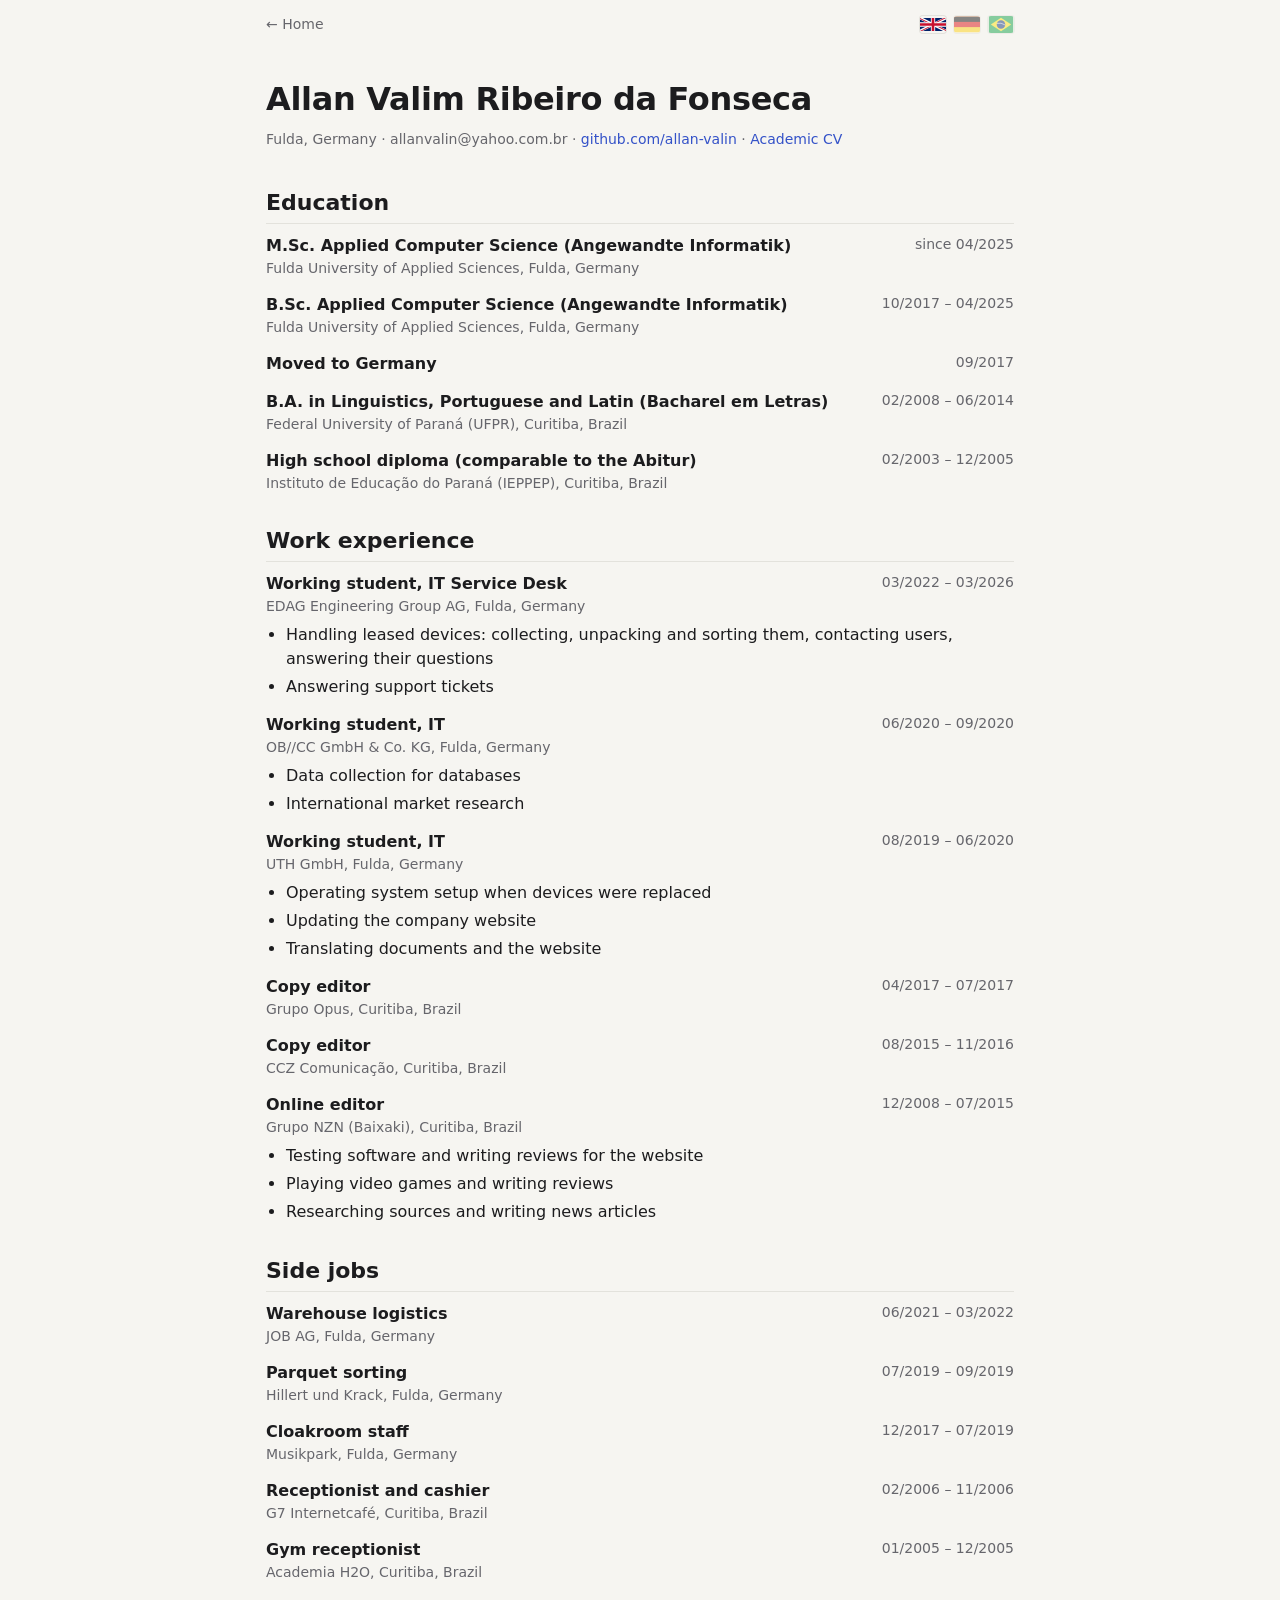
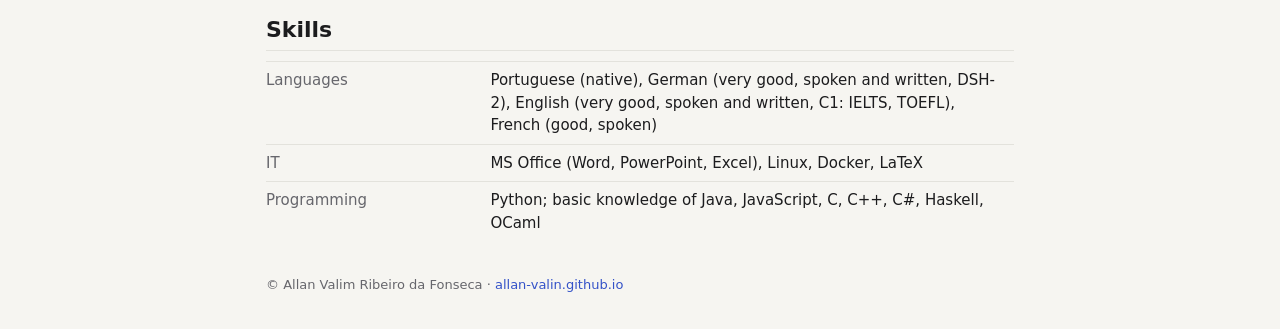
==== cv/index.html @ 2ac44fbd "Add CV pages, monograph, and German/Portuguese versions - cv/: standard CV and academic CV (email on" ====
<!DOCTYPE html>
<html lang="en">
<head>
<meta charset="utf-8">
<meta name="viewport" content="width=device-width, initial-scale=1">
<title>CV – Allan Valim</title>
<meta name="description" content="CV of Allan Valim Ribeiro da Fonseca: education, work experience and skills.">
<link rel="stylesheet" href="/assets/site.css">
<link rel="alternate" hreflang="en" href="https://allan-valin.github.io/cv/">
<link rel="alternate" hreflang="de" href="https://allan-valin.github.io/de/cv/">
<link rel="alternate" hreflang="pt-BR" href="https://allan-valin.github.io/pt/cv/">
</head>
<body>
<div class="wrap cv">
  <div class="topbar">
    <a class="home" href="/">← Home</a>
    <div class="lang"><a href="/cv/" hreflang="en" aria-current="page"><img src="/assets/flag-en.svg" alt="English" title="English"></a><a href="/de/cv/" hreflang="de"><img src="/assets/flag-de.svg" alt="Deutsch" title="Deutsch"></a><a href="/pt/cv/" hreflang="pt-BR"><img src="/assets/flag-pt.svg" alt="Português (Brasil)" title="Português (Brasil)"></a></div>
  </div>

  <header>
    <h1>Allan Valim Ribeiro da Fonseca</h1>
    <p class="contact">Fulda, Germany · allanvalin@yahoo.com.br · <a href="https://github.com/allan-valin">github.com/allan-valin</a> · <a href="/cv/academic.html">Academic CV</a></p>
  </header>

  <h2>Education</h2>
  <div class="entry">
    <div class="head"><strong>M.Sc. Applied Computer Science (Angewandte Informatik)</strong><span class="when">since 04/2025</span></div>
    <div class="where">Fulda University of Applied Sciences, Fulda, Germany</div>
  </div>
  <div class="entry">
    <div class="head"><strong>B.Sc. Applied Computer Science (Angewandte Informatik)</strong><span class="when">10/2017 – 04/2025</span></div>
    <div class="where">Fulda University of Applied Sciences, Fulda, Germany</div>
  </div>
  <div class="entry">
    <div class="head"><strong>Moved to Germany</strong><span class="when">09/2017</span></div>
  </div>
  <div class="entry">
    <div class="head"><strong>B.A. in Linguistics, Portuguese and Latin (Bacharel em Letras)</strong><span class="when">02/2008 – 06/2014</span></div>
    <div class="where">Federal University of Paraná (UFPR), Curitiba, Brazil</div>
  </div>
  <div class="entry">
    <div class="head"><strong>High school diploma (comparable to the Abitur)</strong><span class="when">02/2003 – 12/2005</span></div>
    <div class="where">Instituto de Educação do Paraná (IEPPEP), Curitiba, Brazil</div>
  </div>

  <h2>Work experience</h2>
  <div class="entry">
    <div class="head"><strong>Working student, IT Service Desk</strong><span class="when">03/2022 – 03/2026</span></div>
    <div class="where">EDAG Engineering Group AG, Fulda, Germany</div>
    <ul>
      <li>Handling leased devices: collecting, unpacking and sorting them, contacting users, answering their questions</li>
      <li>Answering support tickets</li>
    </ul>
  </div>
  <div class="entry">
    <div class="head"><strong>Working student, IT</strong><span class="when">06/2020 – 09/2020</span></div>
    <div class="where">OB//CC GmbH &amp; Co. KG, Fulda, Germany</div>
    <ul>
      <li>Data collection for databases</li>
      <li>International market research</li>
    </ul>
  </div>
  <div class="entry">
    <div class="head"><strong>Working student, IT</strong><span class="when">08/2019 – 06/2020</span></div>
    <div class="where">UTH GmbH, Fulda, Germany</div>
    <ul>
      <li>Operating system setup when devices were replaced</li>
      <li>Updating the company website</li>
      <li>Translating documents and the website</li>
    </ul>
  </div>
  <div class="entry">
    <div class="head"><strong>Copy editor</strong><span class="when">04/2017 – 07/2017</span></div>
    <div class="where">Grupo Opus, Curitiba, Brazil</div>
  </div>
  <div class="entry">
    <div class="head"><strong>Copy editor</strong><span class="when">08/2015 – 11/2016</span></div>
    <div class="where">CCZ Comunicação, Curitiba, Brazil</div>
  </div>
  <div class="entry">
    <div class="head"><strong>Online editor</strong><span class="when">12/2008 – 07/2015</span></div>
    <div class="where">Grupo NZN (Baixaki), Curitiba, Brazil</div>
    <ul>
      <li>Testing software and writing reviews for the website</li>
      <li>Playing video games and writing reviews</li>
      <li>Researching sources and writing news articles</li>
    </ul>
  </div>

  <h2>Side jobs</h2>
  <div class="entry"><div class="head"><strong>Warehouse logistics</strong><span class="when">06/2021 – 03/2022</span></div><div class="where">JOB AG, Fulda, Germany</div></div>
  <div class="entry"><div class="head"><strong>Parquet sorting</strong><span class="when">07/2019 – 09/2019</span></div><div class="where">Hillert und Krack, Fulda, Germany</div></div>
  <div class="entry"><div class="head"><strong>Cloakroom staff</strong><span class="when">12/2017 – 07/2019</span></div><div class="where">Musikpark, Fulda, Germany</div></div>
  <div class="entry"><div class="head"><strong>Receptionist and cashier</strong><span class="when">02/2006 – 11/2006</span></div><div class="where">G7 Internetcafé, Curitiba, Brazil</div></div>
  <div class="entry"><div class="head"><strong>Gym receptionist</strong><span class="when">01/2005 – 12/2005</span></div><div class="where">Academia H2O, Curitiba, Brazil</div></div>

  <h2>Skills</h2>
  <table>
    <tr><td>Languages</td><td>Portuguese (native), German (very good, spoken and written, DSH-2), English (very good, spoken and written, C1: IELTS, TOEFL), French (good, spoken)</td></tr>
    <tr><td>IT</td><td>MS Office (Word, PowerPoint, Excel), Linux, Docker, LaTeX</td></tr>
    <tr><td>Programming</td><td>Python; basic knowledge of Java, JavaScript, C, C++, C#, Haskell, OCaml</td></tr>
  </table>

  <footer>© Allan Valim Ribeiro da Fonseca · <a href="/">allan-valin.github.io</a></footer>
</div>
</body>
</html>
---- assets/site.css ----
:root { --bg:#f6f5f1; --fg:#1c1c1e; --mute:#66666c; --card:#fff; --line:#e3e2dc; --accent:#3452c8; --tag:#eceae3; }
@media (prefers-color-scheme: dark) { :root { --bg:#131518; --fg:#e8e6e1; --mute:#9094a0; --card:#1b1e24; --line:#2a2e37; --accent:#8da2fb; --tag:#262a33; } }
* { box-sizing:border-box; }
html { scroll-behavior:smooth; }
body { margin:0; background:var(--bg); color:var(--fg); font:16px/1.5 system-ui,-apple-system,Segoe UI,sans-serif; }
a { color:var(--accent); text-decoration:none; } a:hover { text-decoration:underline; }
.wrap { max-width:1000px; margin:0 auto; padding:0 16px; }
header { padding:40px 0 20px; }
header h1 { margin:0; font-size:32px; letter-spacing:-.01em; }
header p { margin:8px 0 0; color:var(--mute); max-width:640px; }
nav { position:sticky; top:0; background:color-mix(in srgb, var(--bg) 88%, transparent); backdrop-filter:blur(8px); border-bottom:1px solid var(--line); z-index:5; }
nav .wrap { display:flex; gap:4px 18px; flex-wrap:wrap; padding:10px 16px; font-size:14px; }
nav a { color:var(--fg); }
.links { margin-top:14px; display:flex; gap:14px; flex-wrap:wrap; font-size:14px; }
section { padding:34px 0 6px; }
h2 { font-size:22px; margin:0 0 6px; }
.lead { color:var(--mute); margin:0 0 18px; }
.grid { display:grid; grid-template-columns:repeat(auto-fill, minmax(290px,1fr)); gap:16px; }
.card { background:var(--card); border:1px solid var(--line); border-radius:12px; overflow:hidden; display:flex; flex-direction:column; }
.card .body { padding:14px 16px 16px; display:flex; flex-direction:column; gap:8px; flex:1; }
.card h3 { margin:0; font-size:17px; }
.card p { margin:0; color:var(--mute); font-size:14px; }
.meta { font-size:12px; color:var(--mute); text-transform:uppercase; letter-spacing:.05em; }
.actions { margin-top:auto; padding-top:6px; display:flex; gap:12px; flex-wrap:wrap; font-size:14px; }
.video { position:relative; aspect-ratio:16/9; background:#000; }
.video iframe, .video img { position:absolute; inset:0; width:100%; height:100%; border:0; object-fit:cover; }
.video button { position:absolute; inset:0; width:100%; height:100%; background:transparent; border:0; cursor:pointer; }
.video button::after { content:"▶"; position:absolute; left:50%; top:50%; transform:translate(-50%,-50%); width:56px; height:40px; border-radius:10px; background:rgba(0,0,0,.7); color:#fff; font-size:18px; display:grid; place-items:center; }
.more { font-size:13px; color:var(--mute); }
.more a { margin-right:8px; }
.tags { display:flex; gap:6px; flex-wrap:wrap; }
.tags span { background:var(--tag); border-radius:999px; padding:2px 9px; font-size:12px; color:var(--mute); }
.photos { display:grid; grid-template-columns:repeat(auto-fill, minmax(150px,1fr)); gap:8px; }
.photos a { display:block; aspect-ratio:3/2; overflow:hidden; border-radius:8px; background:var(--tag); }
.photos img { width:100%; height:100%; object-fit:cover; display:block; transition:transform .2s; }
.photos a:hover img { transform:scale(1.03); }
.papers li { margin-bottom:12px; }
.papers ul { padding-left:18px; }
footer { padding:34px 0; color:var(--mute); font-size:13px; }
img.shot { width:100%; display:block; background:#2b2f36; }

/* language switcher */
.topbar { display:flex; justify-content:space-between; align-items:center; gap:12px; padding-top:14px; font-size:14px; }
.topbar .home { color:var(--mute); }
.lang { display:flex; gap:8px; margin-left:auto; }
.lang a { display:block; opacity:.45; transition:opacity .15s; }
.lang a:hover, .lang a[aria-current="page"] { opacity:1; }
.lang img { width:26px; height:17px; display:block; border-radius:3px; box-shadow:0 0 0 1px var(--line); }

/* CV pages */
.cv { max-width:780px; }
.cv header { padding-bottom:6px; }
.cv .contact { color:var(--mute); font-size:14px; margin-top:6px; }
.cv h2 { margin:30px 0 10px; padding-bottom:4px; border-bottom:1px solid var(--line); }
.cv .entry { margin:0 0 14px; }
.cv .entry .head { display:flex; justify-content:space-between; gap:4px 16px; flex-wrap:wrap; }
.cv .entry .when { color:var(--mute); font-size:14px; white-space:nowrap; }
.cv .entry .where { color:var(--mute); font-size:14px; }
.cv ul, .cv ol { margin:6px 0 0; padding-left:20px; }
.cv li { margin-bottom:4px; }
.cv table { border-collapse:collapse; width:100%; font-size:15px; }
.cv td { border-top:1px solid var(--line); padding:7px 10px 7px 0; vertical-align:top; }
.cv td:first-child { color:var(--mute); width:30%; }
.cv .note { color:var(--mute); font-size:14px; }
@media print { nav, .topbar { display:none; } body { background:#fff; color:#000; } }
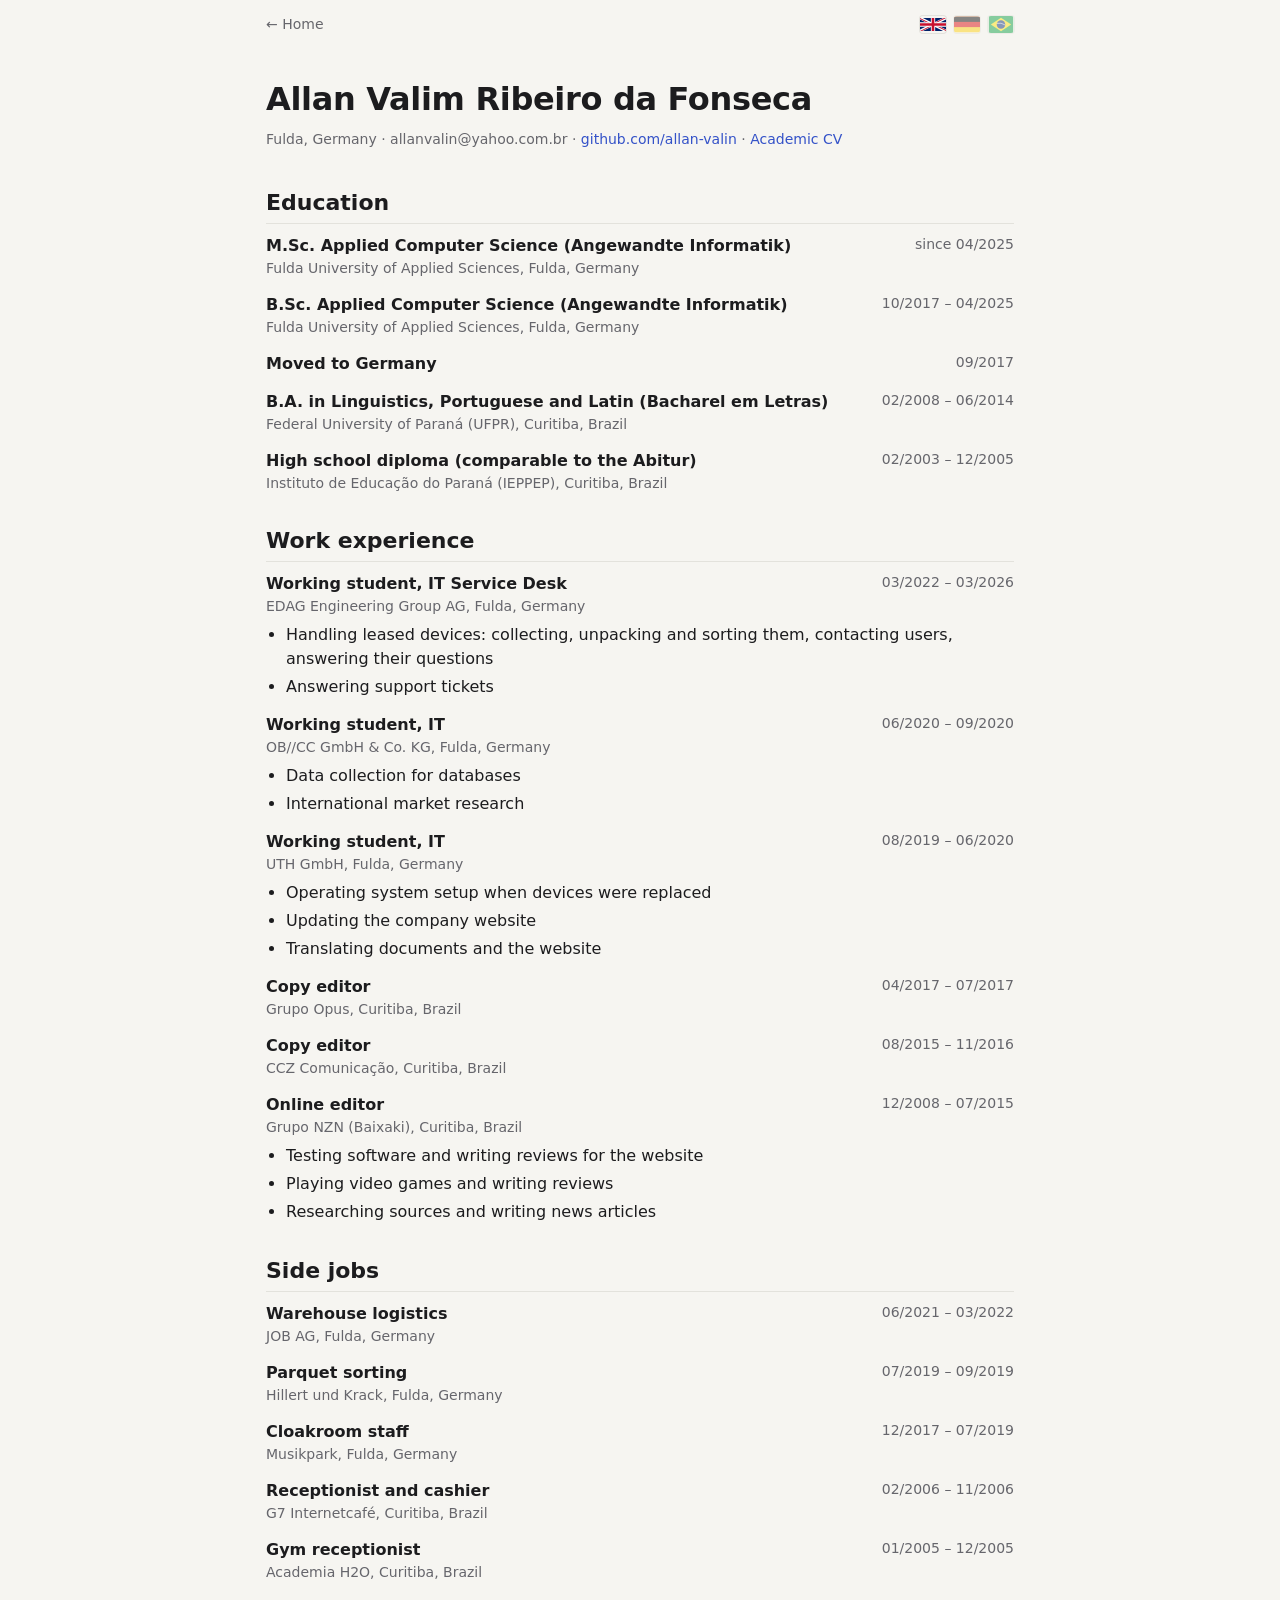
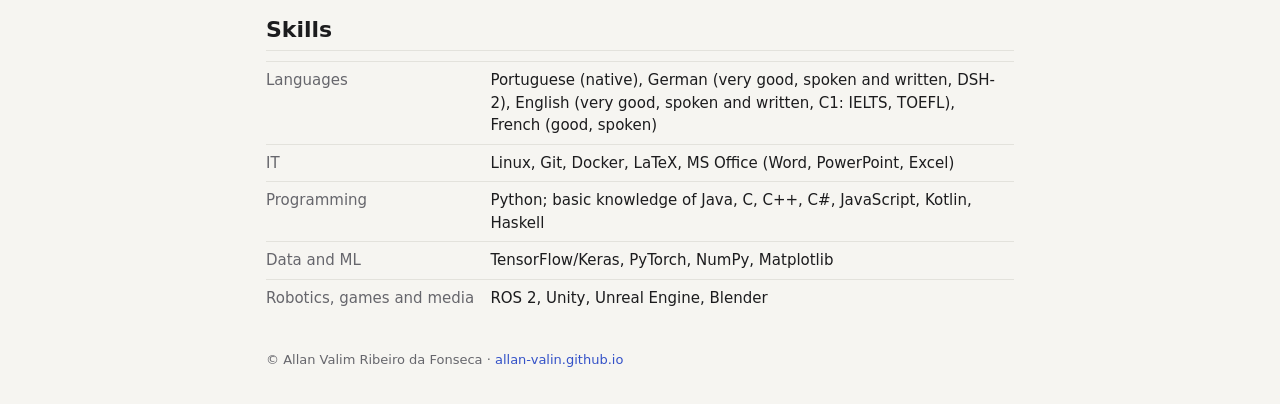
==== commit 8ec6b70a: "CVs: correct project claims, expand skills from actual work - Team project: describe the real contri" ====
--- a/cv/index.html
+++ b/cv/index.html
@@ -97,8 +97,10 @@
   <h2>Skills</h2>
   <table>
     <tr><td>Languages</td><td>Portuguese (native), German (very good, spoken and written, DSH-2), English (very good, spoken and written, C1: IELTS, TOEFL), French (good, spoken)</td></tr>
-    <tr><td>IT</td><td>MS Office (Word, PowerPoint, Excel), Linux, Docker, LaTeX</td></tr>
-    <tr><td>Programming</td><td>Python; basic knowledge of Java, JavaScript, C, C++, C#, Haskell, OCaml</td></tr>
+    <tr><td>IT</td><td>Linux, Git, Docker, LaTeX, MS Office (Word, PowerPoint, Excel)</td></tr>
+    <tr><td>Programming</td><td>Python; basic knowledge of Java, C, C++, C#, JavaScript, Kotlin, Haskell</td></tr>
+    <tr><td>Data and ML</td><td>TensorFlow/Keras, PyTorch, NumPy, Matplotlib</td></tr>
+    <tr><td>Robotics, games and media</td><td>ROS 2, Unity, Unreal Engine, Blender</td></tr>
   </table>
 
   <footer>© Allan Valim Ribeiro da Fonseca · <a href="/">allan-valin.github.io</a></footer>
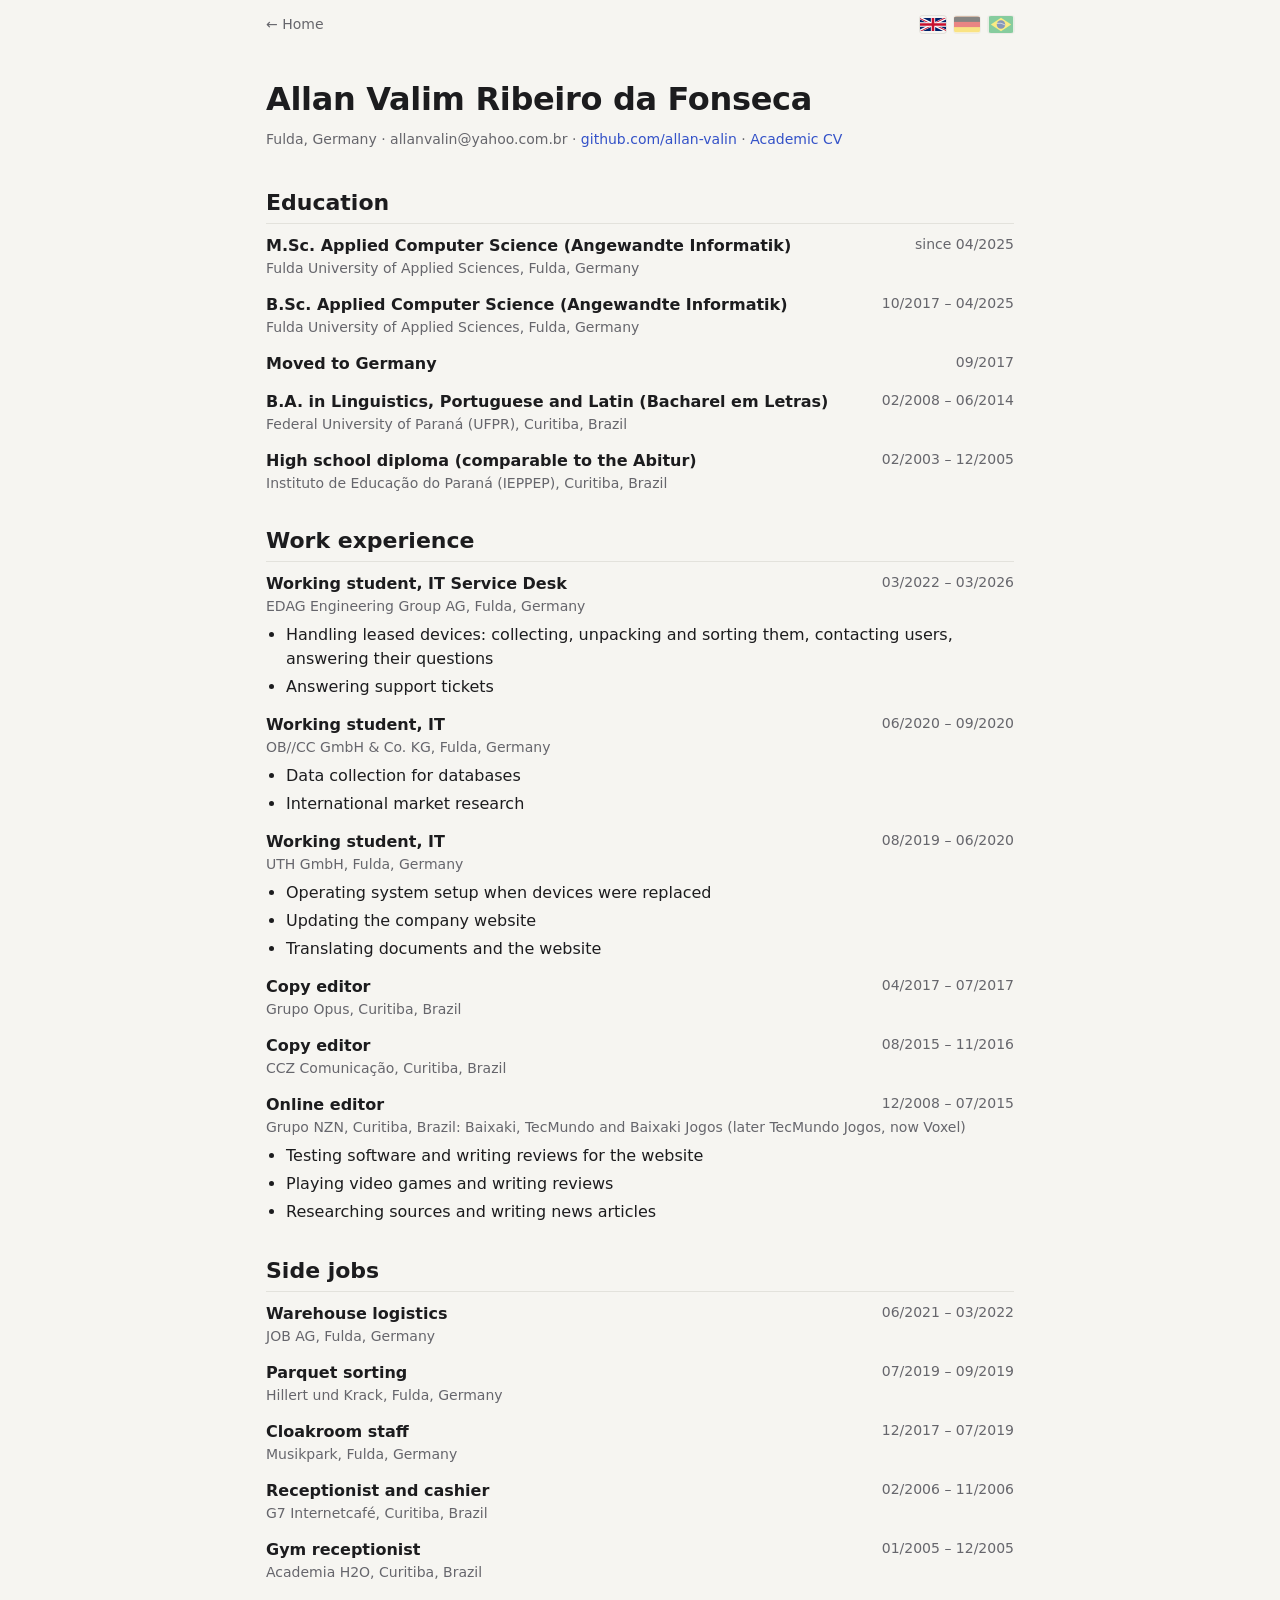
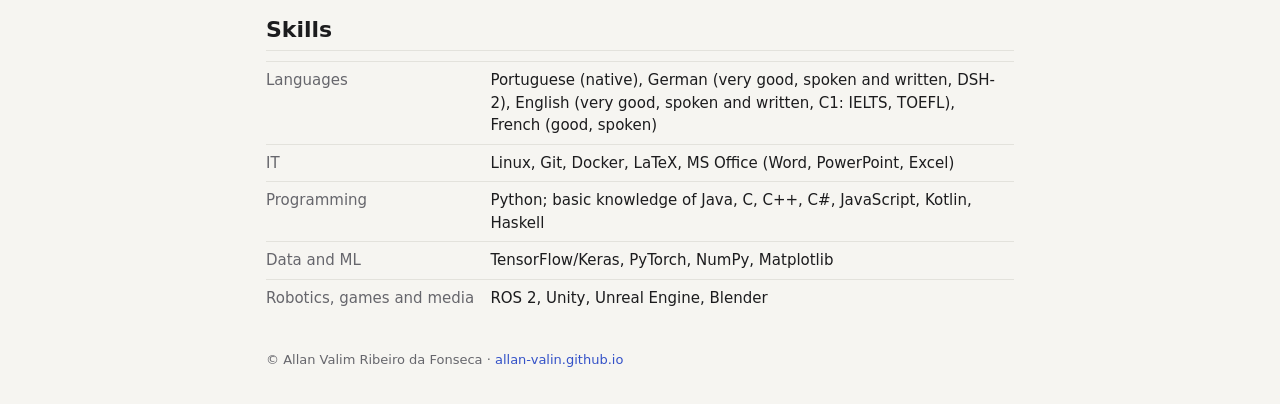
==== commit d28eaa86: "CVs: name the NZN portals; add robot start-up guide to team project Co-Authored-By: Claude Opus 5.5 " ====
--- a/cv/index.html
+++ b/cv/index.html
@@ -79,7 +79,7 @@
   </div>
   <div class="entry">
     <div class="head"><strong>Online editor</strong><span class="when">12/2008 – 07/2015</span></div>
-    <div class="where">Grupo NZN (Baixaki), Curitiba, Brazil</div>
+    <div class="where">Grupo NZN, Curitiba, Brazil: Baixaki, TecMundo and Baixaki Jogos (later TecMundo Jogos, now Voxel)</div>
     <ul>
       <li>Testing software and writing reviews for the website</li>
       <li>Playing video games and writing reviews</li>
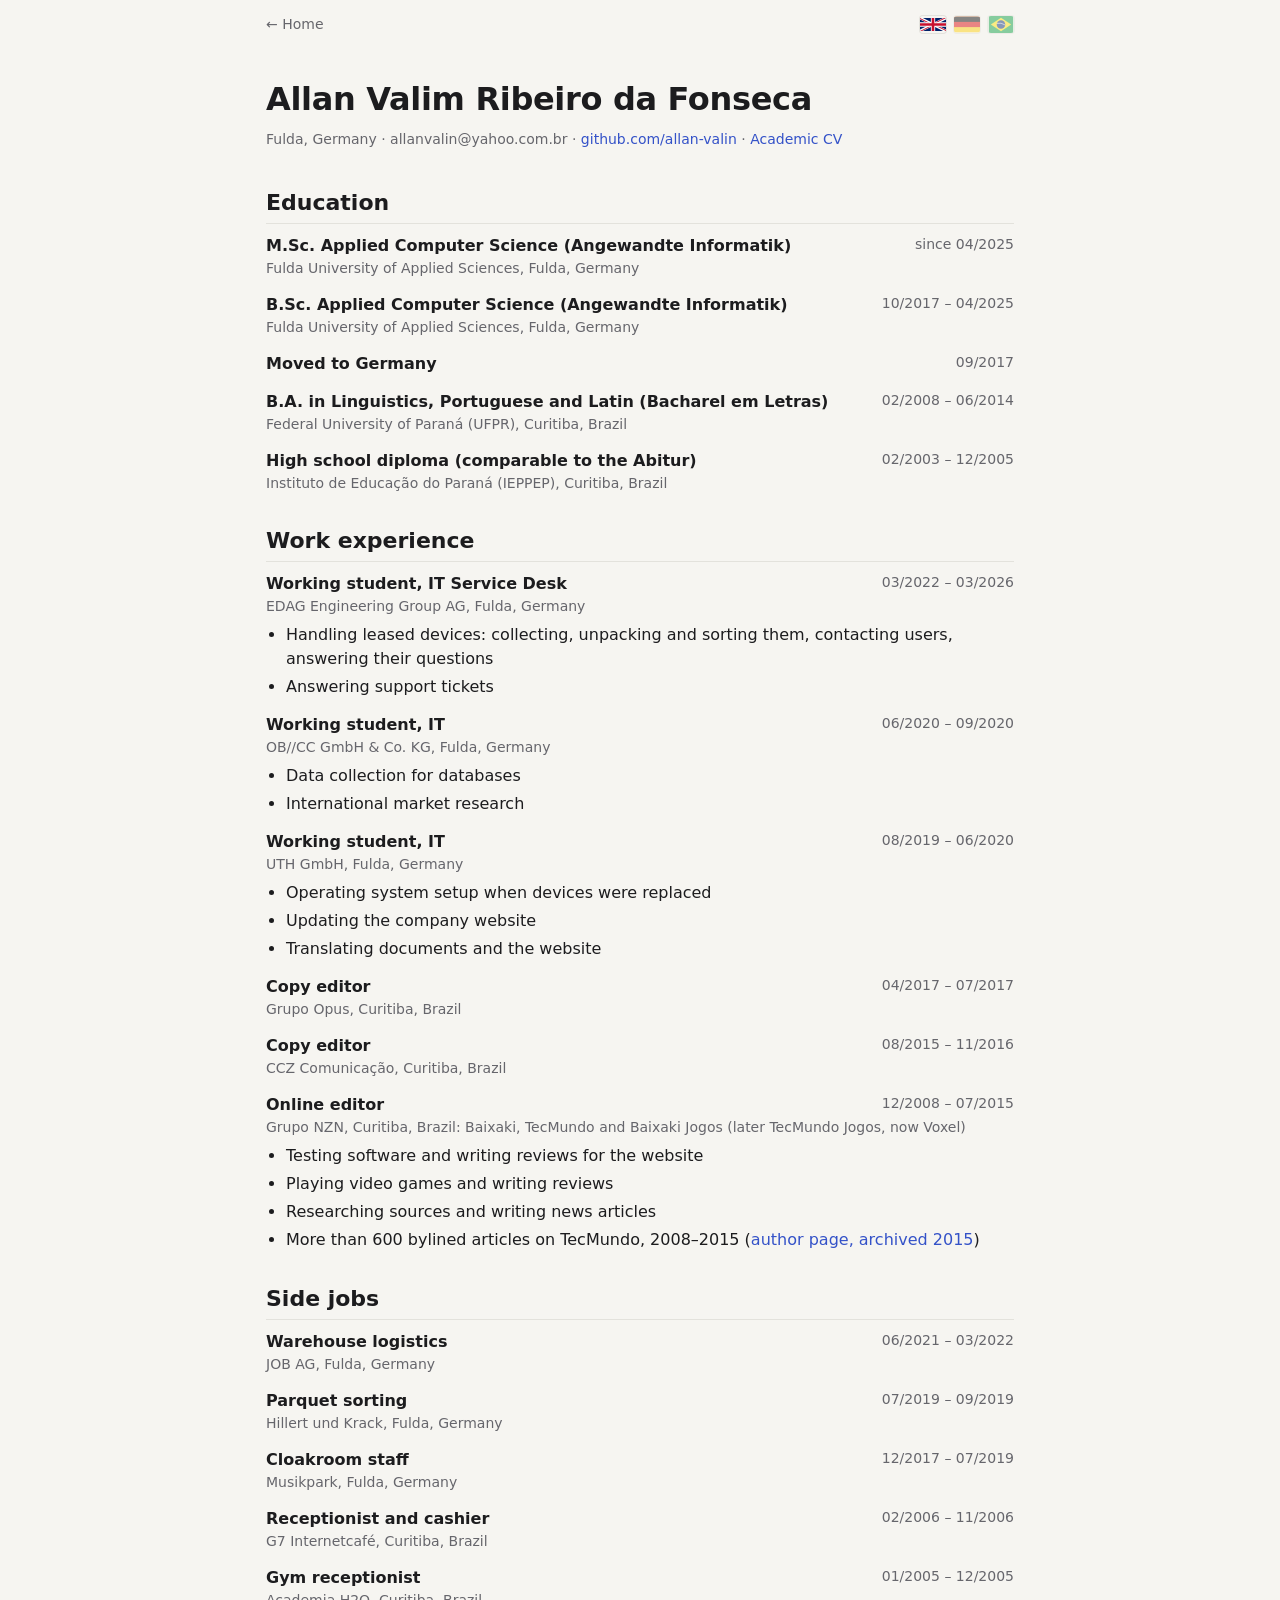
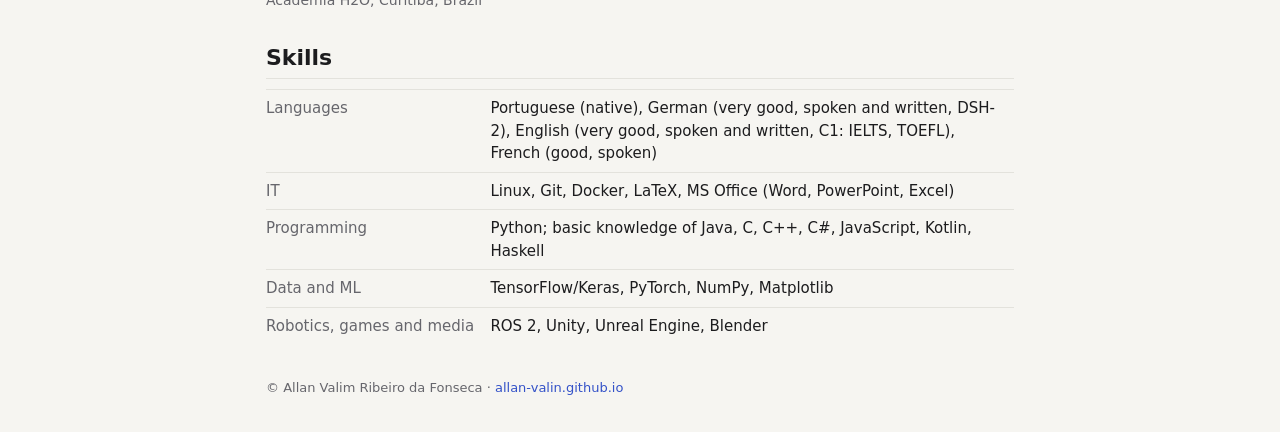
==== commit 9edffd66: "CVs: link archived TecMundo author page (600+ bylined articles) Co-Authored-By: Claude Opus 5.5 <nor" ====
--- a/cv/index.html
+++ b/cv/index.html
@@ -84,6 +84,7 @@
       <li>Testing software and writing reviews for the website</li>
       <li>Playing video games and writing reviews</li>
       <li>Researching sources and writing news articles</li>
+      <li>More than 600 bylined articles on TecMundo, 2008–2015 (<a href="https://web.archive.org/web/20150530054442/http://www.tecmundo.com.br/autor/69-allan-valin">author page, archived 2015</a>)</li>
     </ul>
   </div>
 
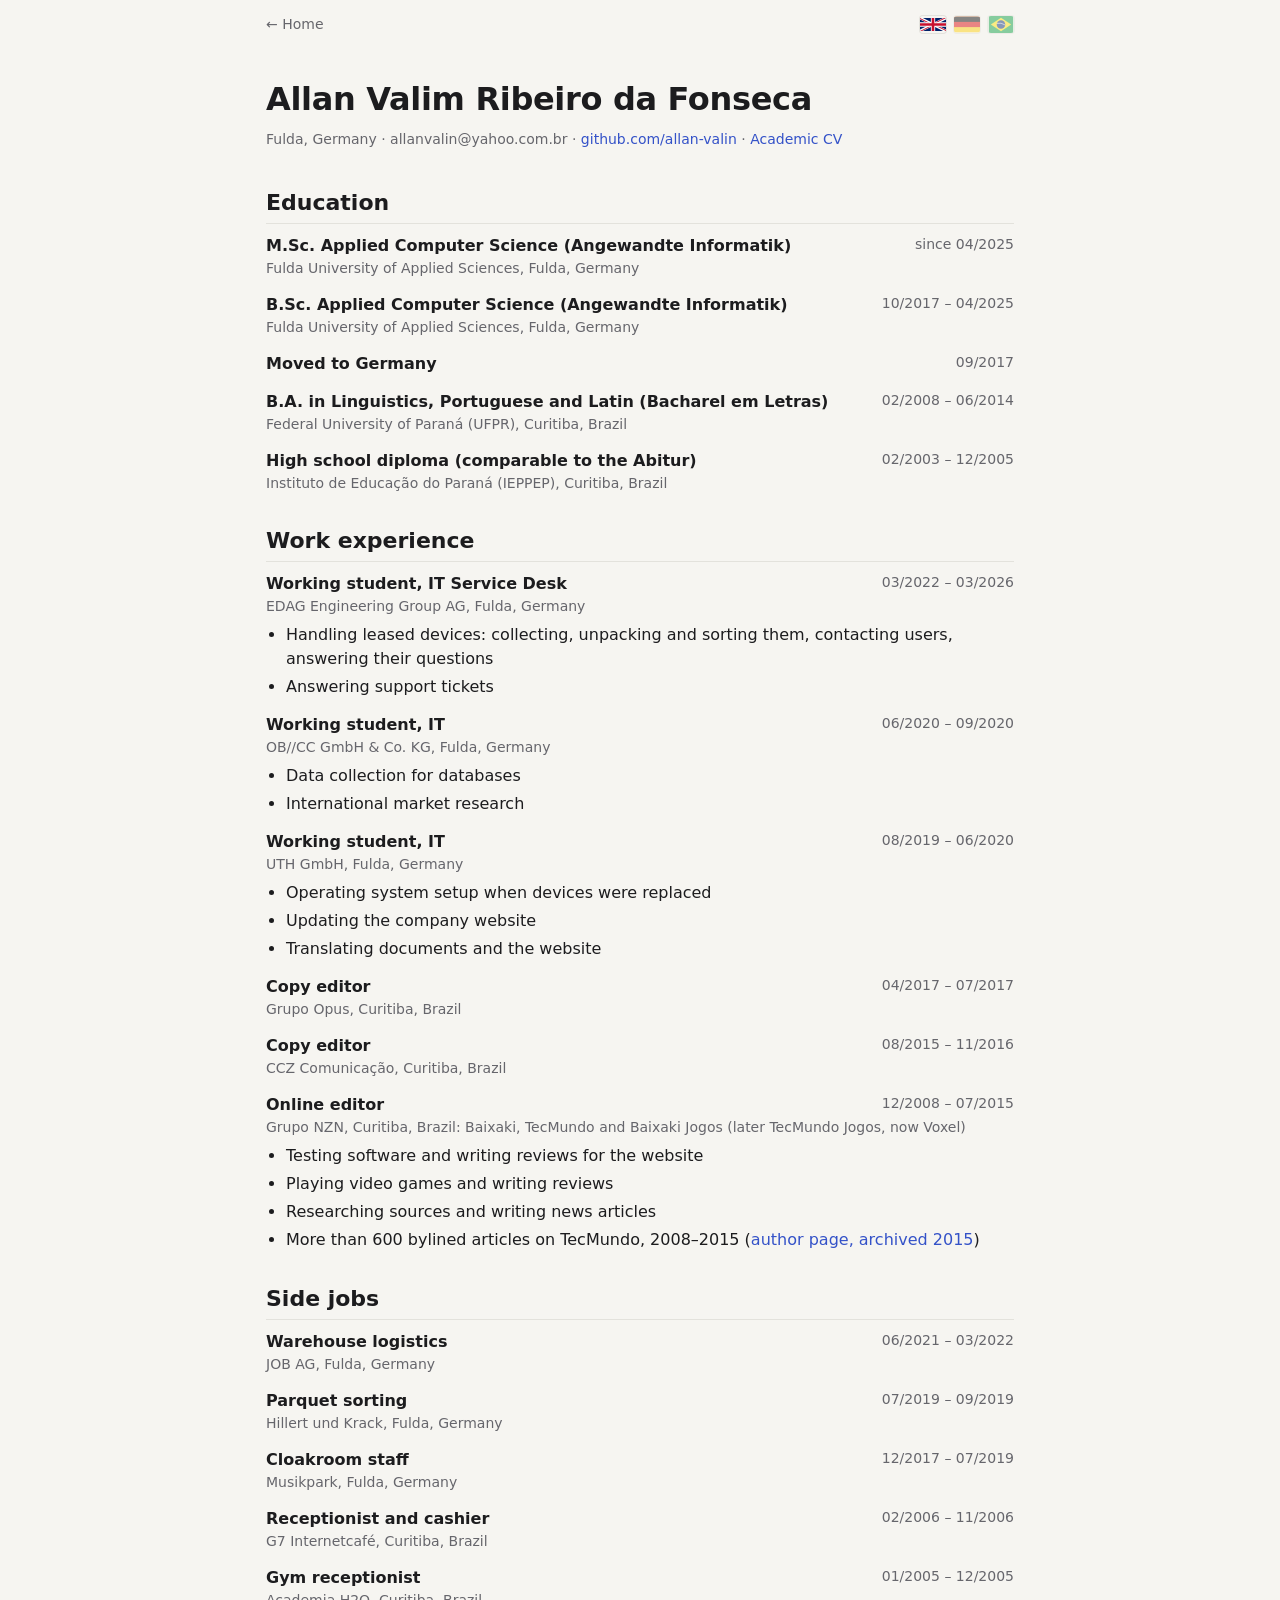
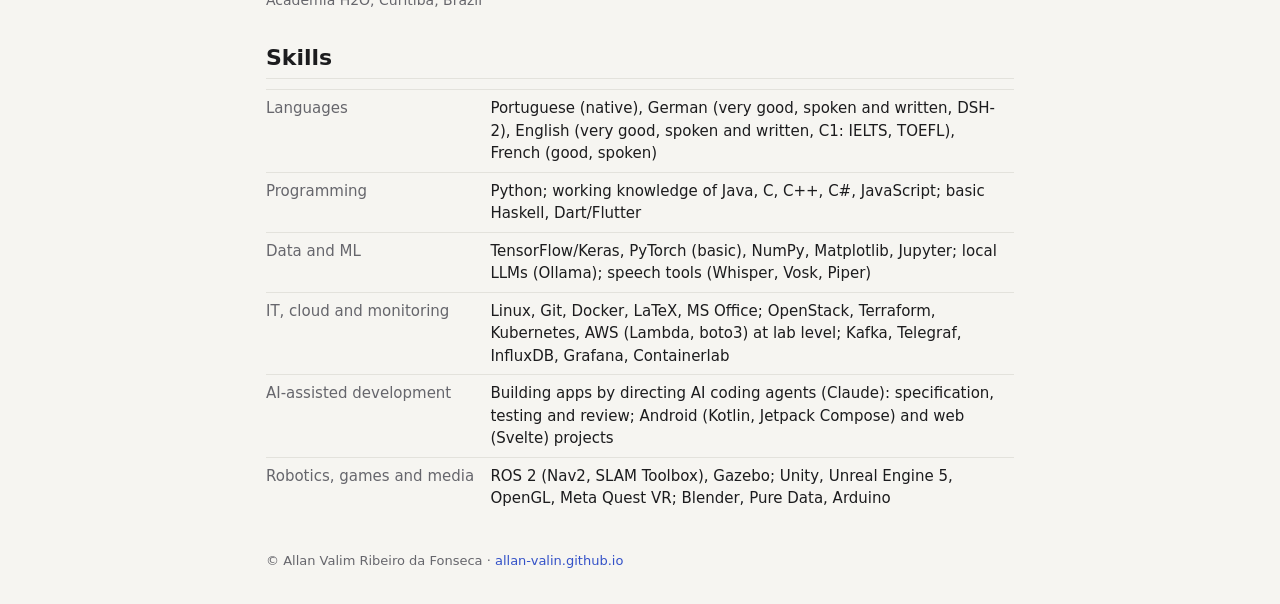
==== commit f2649462: "CV: regroup and extend skills, IPA paper is a term paper Skills now grouped by area with levels: clo" ====
--- a/cv/index.html
+++ b/cv/index.html
@@ -98,10 +98,11 @@
   <h2>Skills</h2>
   <table>
     <tr><td>Languages</td><td>Portuguese (native), German (very good, spoken and written, DSH-2), English (very good, spoken and written, C1: IELTS, TOEFL), French (good, spoken)</td></tr>
-    <tr><td>IT</td><td>Linux, Git, Docker, LaTeX, MS Office (Word, PowerPoint, Excel)</td></tr>
-    <tr><td>Programming</td><td>Python; basic knowledge of Java, C, C++, C#, JavaScript, Kotlin, Haskell</td></tr>
-    <tr><td>Data and ML</td><td>TensorFlow/Keras, PyTorch, NumPy, Matplotlib</td></tr>
-    <tr><td>Robotics, games and media</td><td>ROS 2, Unity, Unreal Engine, Blender</td></tr>
+    <tr><td>Programming</td><td>Python; working knowledge of Java, C, C++, C#, JavaScript; basic Haskell, Dart/Flutter</td></tr>
+    <tr><td>Data and ML</td><td>TensorFlow/Keras, PyTorch (basic), NumPy, Matplotlib, Jupyter; local LLMs (Ollama); speech tools (Whisper, Vosk, Piper)</td></tr>
+    <tr><td>IT, cloud and monitoring</td><td>Linux, Git, Docker, LaTeX, MS Office; OpenStack, Terraform, Kubernetes, AWS (Lambda, boto3) at lab level; Kafka, Telegraf, InfluxDB, Grafana, Containerlab</td></tr>
+    <tr><td>AI-assisted development</td><td>Building apps by directing AI coding agents (Claude): specification, testing and review; Android (Kotlin, Jetpack Compose) and web (Svelte) projects</td></tr>
+    <tr><td>Robotics, games and media</td><td>ROS 2 (Nav2, SLAM Toolbox), Gazebo; Unity, Unreal Engine 5, OpenGL, Meta Quest VR; Blender, Pure Data, Arduino</td></tr>
   </table>
 
   <footer>© Allan Valim Ribeiro da Fonseca · <a href="/">allan-valin.github.io</a></footer>
--- a/assets/site.css
+++ b/assets/site.css
@@ -19,6 +19,10 @@
 .card { background:var(--card); border:1px solid var(--line); border-radius:12px; overflow:hidden; display:flex; flex-direction:column; }
 .card .body { padding:14px 16px 16px; display:flex; flex-direction:column; gap:8px; flex:1; }
 .card h3 { margin:0; font-size:17px; }
+.card h3 a { color:inherit; text-decoration:none; }
+.card h3 a:hover { text-decoration:underline; }
+.card { transition: transform .15s, box-shadow .15s; }
+.card:has(> a > img.shot):hover { transform: translateY(-2px); box-shadow: 0 6px 18px rgb(0 0 0 / .12); }
 .card p { margin:0; color:var(--mute); font-size:14px; }
 .meta { font-size:12px; color:var(--mute); text-transform:uppercase; letter-spacing:.05em; }
 .actions { margin-top:auto; padding-top:6px; display:flex; gap:12px; flex-wrap:wrap; font-size:14px; }
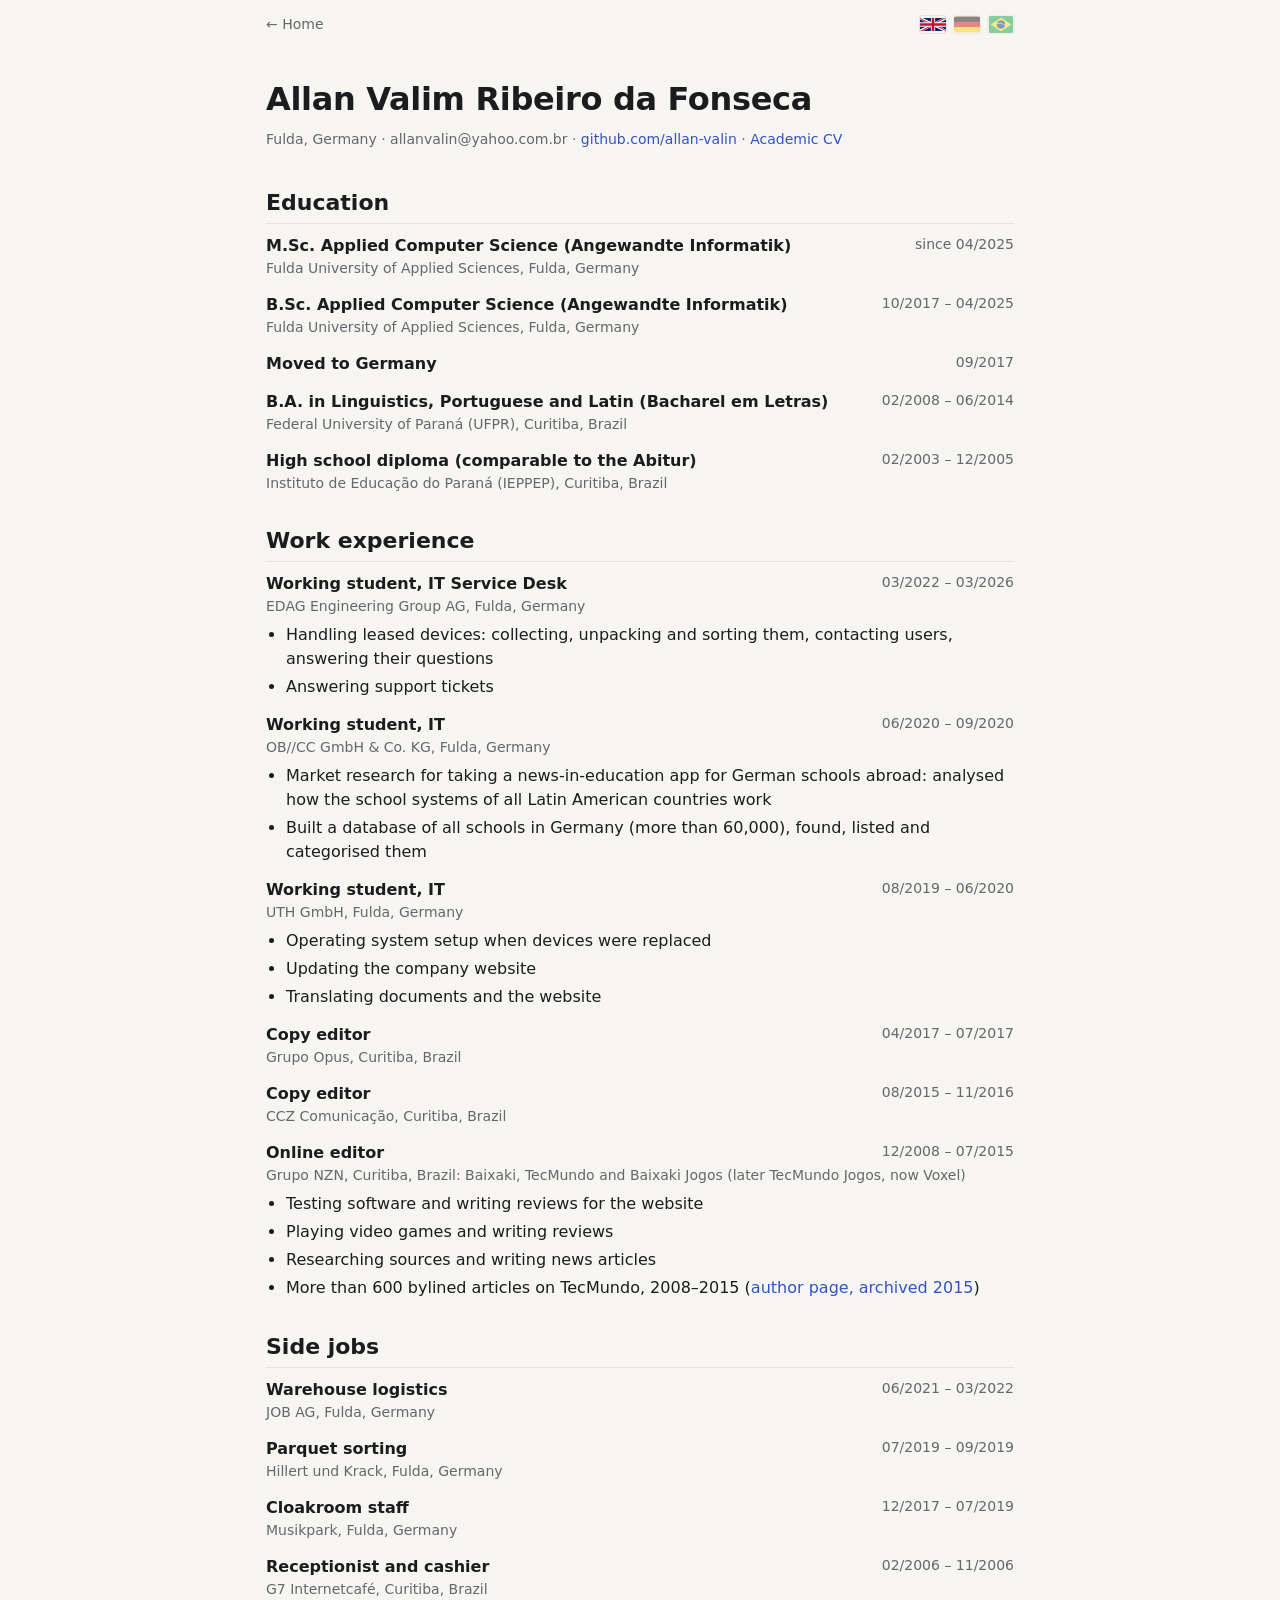
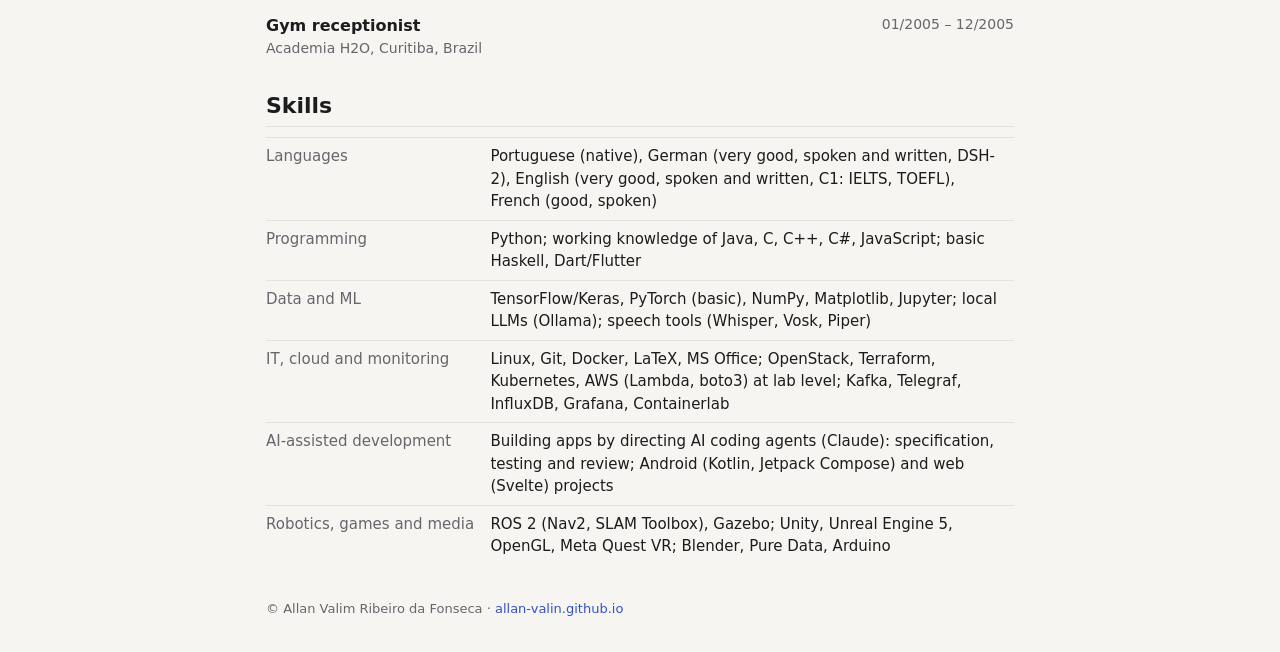
==== commit 61380384: "CV: concrete OB//CC work (Latin American school systems, 60,000+ German schools database) Co-Authore" ====
--- a/cv/index.html
+++ b/cv/index.html
@@ -56,8 +56,8 @@
     <div class="head"><strong>Working student, IT</strong><span class="when">06/2020 – 09/2020</span></div>
     <div class="where">OB//CC GmbH &amp; Co. KG, Fulda, Germany</div>
     <ul>
-      <li>Data collection for databases</li>
-      <li>International market research</li>
+      <li>Market research for taking a news-in-education app for German schools abroad: analysed how the school systems of all Latin American countries work</li>
+      <li>Built a database of all schools in Germany (more than 60,000), found, listed and categorised them</li>
     </ul>
   </div>
   <div class="entry">
